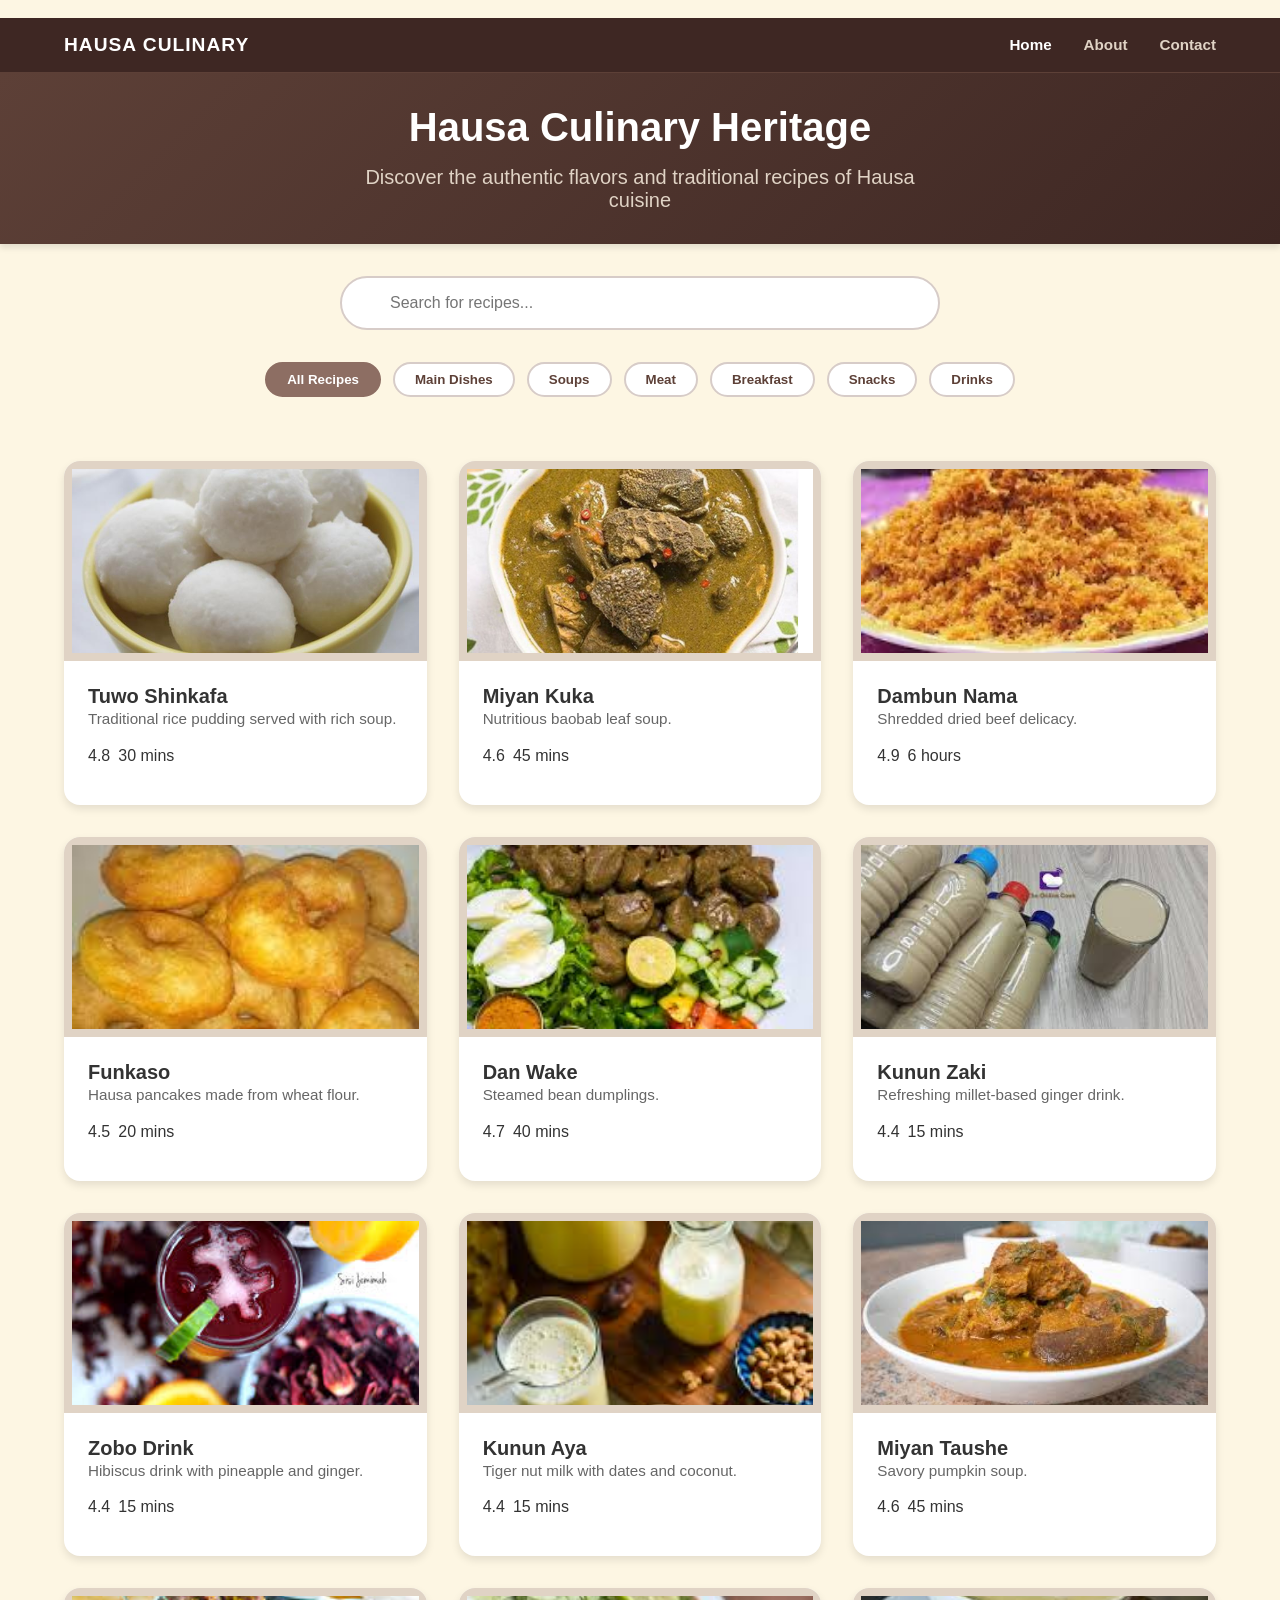
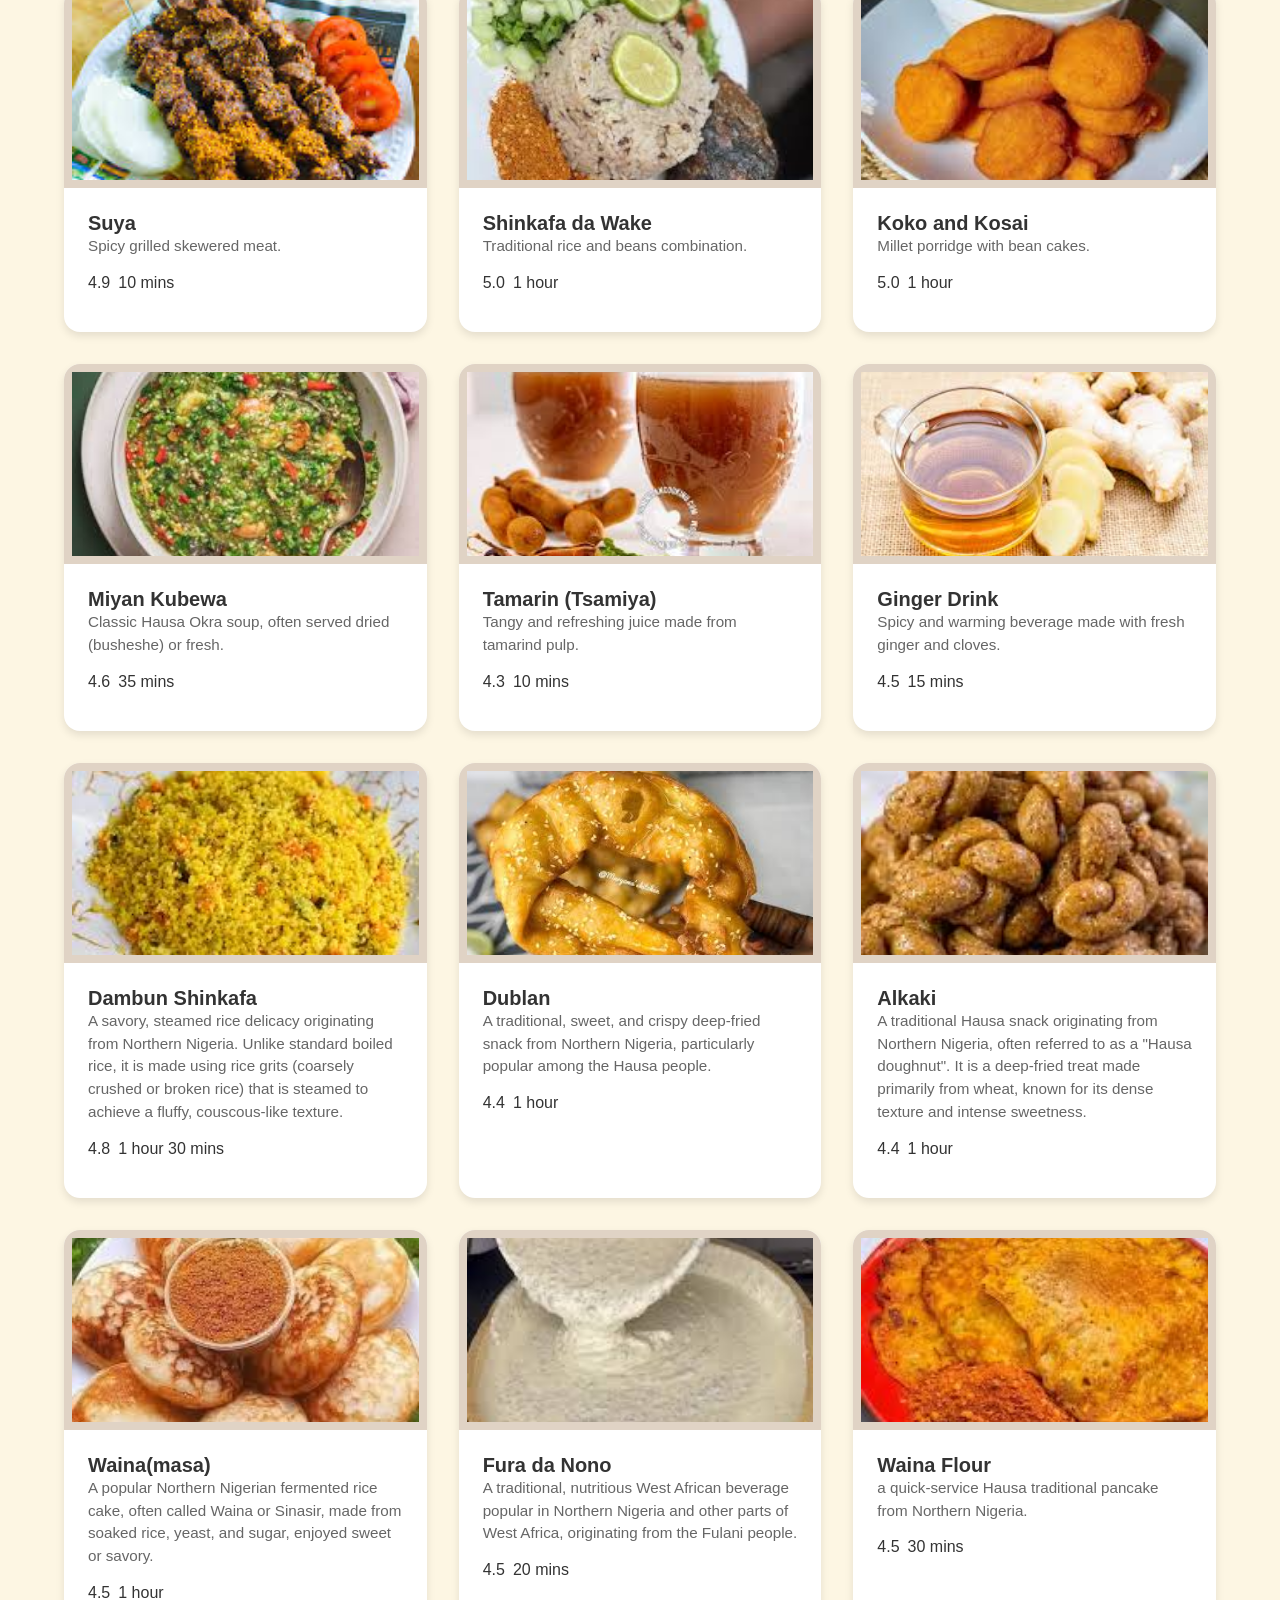
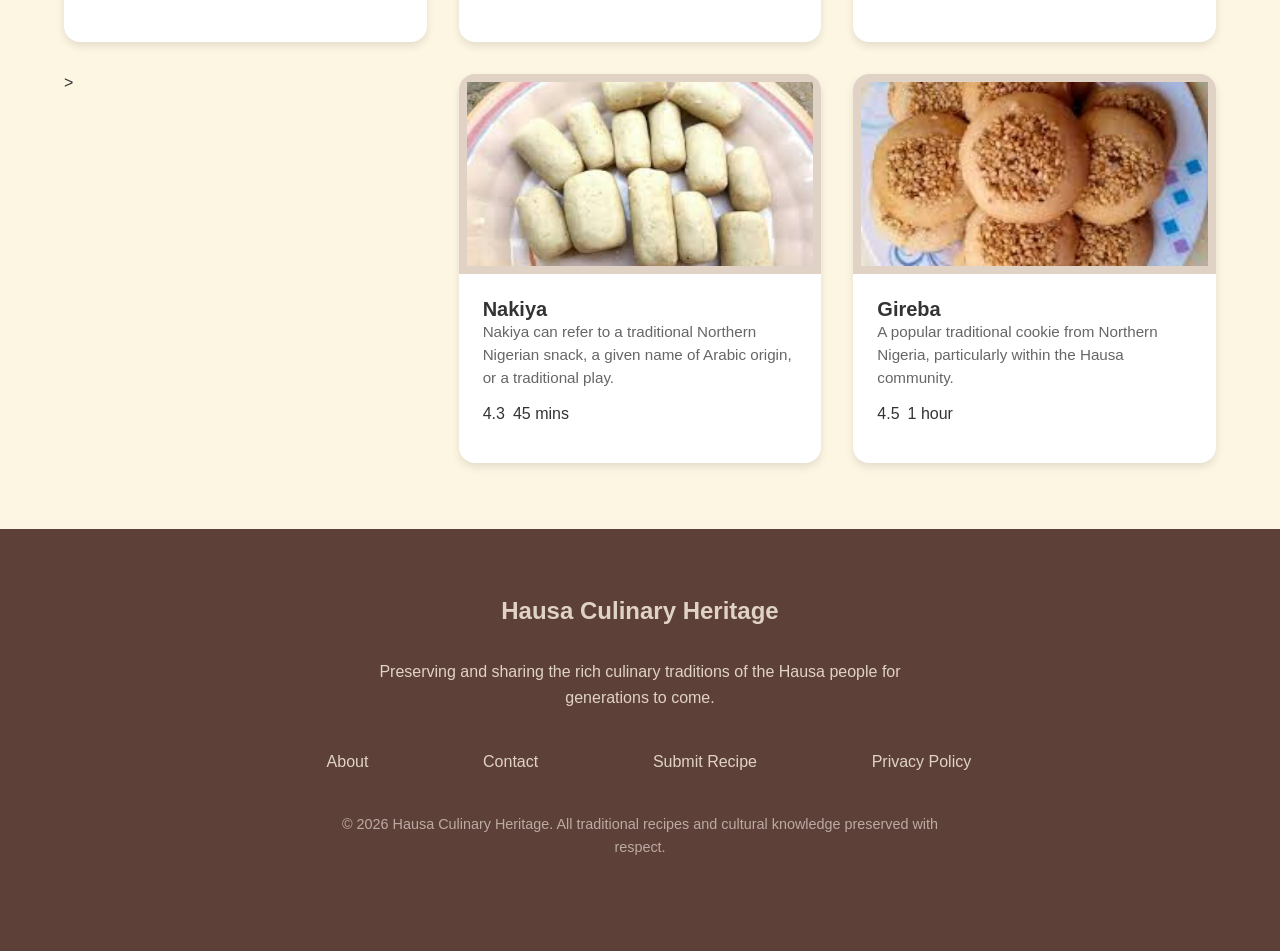
==== index.html @ 931c04d6 "Add files via upload" ====
<!DOCTYPE html>
<html lang="en">
<head>
    <meta charset="UTF-8">
    <meta name="viewport" content="width=device-width, initial-scale=1.0">
    <title>Hausa Culinary Heritage</title>
    <link rel="stylesheet" href="styles.css">
</head>
<body>
<nav class="navbar">
    <div class="nav-container">
        <a href="index.html" class="nav-logo">HAUSA CULINARY</a>
        <ul class="nav-links">
            <li><a href="index.html" class="active">Home</a></li>
            <li><a href="about.html">About</a></li>
            <li><a href="contact.html">Contact</a></li>
        </ul>
    </div>
</nav>

<header class="header">
    <div class="container">
        <h1>Hausa Culinary Heritage</h1>
        <p>Discover the authentic flavors and traditional recipes of Hausa cuisine</p>
    </div>
</header>

<main class="container">
    <section class="search-section">
        <div class="search-box">
            <i class="fas fa-search"></i>
            <input type="text" id="searchInput" placeholder="Search for recipes...">
        </div>
        
        <div class="categories" id="categoriesContainer">
            <button class="category-btn active" data-category="all">All Recipes</button>
            <button class="category-btn" data-category="main">Main Dishes</button>
            <button class="category-btn" data-category="soup">Soups</button>
            <button class="category-btn" data-category="meat">Meat</button>
            <button class="category-btn" data-category="breakfast">Breakfast</button>
            <button class="category-btn" data-category="snack">Snacks</button>
            <button class="category-btn" data-category="drink">Drinks</button>
        </div>
    </section>

    <section class="recipes-container">
        <div class="recipes-grid" id="recipesGrid">
            
            <div class="recipe-card" data-category="main">
                <div class="recipe-image"><img src="Tuwon shinkafa.jpg" alt="Tuwo Shinkafa"></div>
                <div class="recipe-content">
                    <h3 class="recipe-title">Tuwo Shinkafa</h3>
                    <p class="recipe-description">Traditional rice pudding served with rich soup.</p>
                    <div class="recipe-meta"><span>4.8 <i class="fas fa-star"></i></span> <span>30 mins</span></div>
                </div>
            </div>
            
            <div class="recipe-card" data-category="soup">
                <div class="recipe-image"><img src="miyan-kuka.jpg" alt="Miyan Kuka"></div>
                <div class="recipe-content">
                    <h3 class="recipe-title">Miyan Kuka</h3>
                    <p class="recipe-description">Nutritious baobab leaf soup.</p>
                    <div class="recipe-meta"><span>4.6 <i class="fas fa-star"></i></span> <span>45 mins</span></div>
                </div>
            </div>

            <div class="recipe-card" data-category="meat">
                <div class="recipe-image"><img src="dambu.jfif" alt="Dambun Nama"></div>
                <div class="recipe-content">
                    <h3 class="recipe-title">Dambun Nama</h3>
                    <p class="recipe-description">Shredded dried beef delicacy.</p>
                    <div class="recipe-meta"><span>4.9 <i class="fas fa-star"></i></span> <span>6 hours</span></div>
                </div>
            </div>

            <div class="recipe-card" data-category="breakfast">
                <div class="recipe-image"><img src="funkaso.jfif" alt="Funkaso"></div>
                <div class="recipe-content">
                    <h3 class="recipe-title">Funkaso</h3>
                    <p class="recipe-description">Hausa pancakes made from wheat flour.</p>
                    <div class="recipe-meta"><span>4.5 <i class="fas fa-star"></i></span> <span>20 mins</span></div>
                </div>
            </div>

            <div class="recipe-card" data-category="snack">
                <div class="recipe-image"><img src="danwake.jfif" alt="Dan Wake"></div>
                <div class="recipe-content">
                    <h3 class="recipe-title">Dan Wake</h3>
                    <p class="recipe-description">Steamed bean dumplings.</p>
                    <div class="recipe-meta"><span>4.7 <i class="fas fa-star"></i></span> <span>40 mins</span></div>
                </div>
            </div>

            <div class="recipe-card" data-category="drink">
                <div class="recipe-image"><img src="kunun zaki.jfif" alt="Kunun Zaki"></div>
                <div class="recipe-content">
                    <h3 class="recipe-title">Kunun Zaki</h3>
                    <p class="recipe-description">Refreshing millet-based ginger drink.</p>
                    <div class="recipe-meta"><span>4.4 <i class="fas fa-star"></i></span> <span>15 mins</span></div>
                </div>
            </div>

            <div class="recipe-card" data-category="drink">
                <div class="recipe-image"><img src="zobo.jfif" alt="Zobo Drink"></div>
                <div class="recipe-content">
                    <h3 class="recipe-title">Zobo Drink</h3>
                    <p class="recipe-description">Hibiscus drink with pineapple and ginger.</p>
                    <div class="recipe-meta"><span>4.4 <i class="fas fa-star"></i></span> <span>15 mins</span></div>
                </div>
            </div>

            <div class="recipe-card" data-category="drink">
                <div class="recipe-image"><img src="kunun aya.jfif" alt="Kunun Aya"></div>
                <div class="recipe-content">
                    <h3 class="recipe-title">Kunun Aya</h3>
                    <p class="recipe-description">Tiger nut milk with dates and coconut.</p>
                    <div class="recipe-meta"><span>4.4 <i class="fas fa-star"></i></span> <span>15 mins</span></div>
                </div>
            </div>

            <div class="recipe-card" data-category="soup">
                <div class="recipe-image"><img src="miyan taushe.jfif" alt="Miyan Taushe"></div>
                <div class="recipe-content">
                    <h3 class="recipe-title">Miyan Taushe</h3>
                    <p class="recipe-description">Savory pumpkin soup.</p>
                    <div class="recipe-meta"><span>4.6 <i class="fas fa-star"></i></span> <span>45 mins</span></div>
                </div>
            </div>

            <div class="recipe-card" data-category="meat">
                <div class="recipe-image"><img src="suya.jfif" alt="Suya"></div>
                <div class="recipe-content">
                    <h3 class="recipe-title">Suya</h3>
                    <p class="recipe-description">Spicy grilled skewered meat.</p>
                    <div class="recipe-meta"><span>4.9 <i class="fas fa-star"></i></span> <span>10 mins</span></div>
                </div>
            </div>

            <div class="recipe-card" data-category="main">
                <div class="recipe-image"><img src="shinkafa da wake.jfif" alt="Shinkafa da Wake"></div>
                <div class="recipe-content">
                    <h3 class="recipe-title">Shinkafa da Wake</h3>
                    <p class="recipe-description">Traditional rice and beans combination.</p>
                    <div class="recipe-meta"><span>5.0 <i class="fas fa-star"></i></span> <span>1 hour</span></div>
                </div>
            </div>

            <div class="recipe-card" data-category="breakfast">
                <div class="recipe-image"><img src="koko&kosai.jfif" alt="Koko and Kosai"></div>
                <div class="recipe-content">
                    <h3 class="recipe-title">Koko and Kosai</h3>
                    <p class="recipe-description">Millet porridge with bean cakes.</p>
                    <div class="recipe-meta"><span>5.0 <i class="fas fa-star"></i></span> <span>1 hour</span></div>
                </div>
            </div>
            <div class="recipe-card" data-category="soup">
                <div class="recipe-image"><img src="kubewa.jfif" alt="Miyan Kubewa"></div>
                <div class="recipe-content">
                    <h3 class="recipe-title">Miyan Kubewa</h3>
                    <p class="recipe-description">Classic Hausa Okra soup, often served dried (busheshe) or fresh.</p>
                    <div class="recipe-meta"><span>4.6 <i class="fas fa-star"></i></span> <span>35 mins</span></div>
                </div>
            </div>

            <div class="recipe-card" data-category="drink">
                <div class="recipe-image"><img src="tamarin.jfif" alt="Tamarin Drink"></div>
                <div class="recipe-content">
                    <h3 class="recipe-title">Tamarin (Tsamiya)</h3>
                    <p class="recipe-description">Tangy and refreshing juice made from tamarind pulp.</p>
                    <div class="recipe-meta"><span>4.3 <i class="fas fa-star"></i></span> <span>10 mins</span></div>
                </div>
            </div>

            <div class="recipe-card" data-category="drink">
                <div class="recipe-image"><img src="ginger.jfif" alt="Ginger Drink"></div>
                <div class="recipe-content">
                    <h3 class="recipe-title">Ginger Drink</h3>
                    <p class="recipe-description">Spicy and warming beverage made with fresh ginger and cloves.</p>
                    <div class="recipe-meta"><span>4.5 <i class="fas fa-star"></i></span> <span>15 mins</span></div>
                </div>
            </div>
            
            <div class="recipe-card" data-category="main">
                <div class="recipe-image"><img src="dambu rice.jfif" alt="Dambun Shinkafa"></div>
                <div class="recipe-content">
                    <h3 class="recipe-title">Dambun Shinkafa</h3>
                    <p class="recipe-description">A savory, steamed rice delicacy originating from Northern Nigeria. Unlike standard boiled rice, it is made using rice grits (coarsely crushed or broken rice) that is steamed to achieve a fluffy, couscous-like texture. 
</p>
                    <div class="recipe-meta"><span>4.8<i class="fas fa-star"></i></span> <span>1 hour 30 mins</span></div>
                </div>
            </div>
            <div class="recipe-card" data-category="snack">
                <div class="recipe-image"><img src="dublan.jfif" alt="dublan"></div>
                <div class="recipe-content">
                    <h3 class="recipe-title">Dublan</h3>
                    <p class="recipe-description">A traditional, sweet, and crispy deep-fried snack from Northern Nigeria, particularly popular among the Hausa people.</p>
                    <div class="recipe-meta"><span>4.4 <i class="fas fa-star"></i></span> <span>1 hour</span></div>
                </div>
            </div><div class="recipe-card" data-category="snack">
                <div class="recipe-image"><img src="alkaki.jfif" alt="Alkaki"></div>
                <div class="recipe-content">
                    <h3 class="recipe-title">Alkaki</h3>
                    <p class="recipe-description">A traditional Hausa snack originating from Northern Nigeria, often referred to as a "Hausa doughnut". It is a deep-fried treat made primarily from wheat, known for its dense texture and intense sweetness. </p>
                    <div class="recipe-meta"><span>4.4 <i class="fas fa-star"></i></span> <span>1 hour</span></div>
                </div>
            </div><div class="recipe-card" data-category="breakfast">
                <div class="recipe-image"><img src="masa.jfif" alt="Waina(masa)"></div>
                <div class="recipe-content">
                    <h3 class="recipe-title">Waina(masa)</h3>
                    <p class="recipe-description">A popular Northern Nigerian fermented rice cake, often called Waina or Sinasir, made from soaked rice, yeast, and sugar, enjoyed sweet or savory.</p>
                    <div class="recipe-meta"><span>4.5 <i class="fas fa-star"></i></span> <span>1 hour</span></div>
                </div>
            </div>
            <div class="recipe-card" data-category="drink">
                <div class="recipe-image"><img src="fura.jfif" alt="Fura da Nono"></div>
                <div class="recipe-content">
                    <h3 class="recipe-title">Fura da Nono</h3>
                    <p class="recipe-description">A traditional, nutritious West African beverage popular in Northern Nigeria and other parts of West Africa, originating from the Fulani people.</p>
                    <div class="recipe-meta"><span>4.5 <i class="fas fa-star"></i></span> <span>20 mins</span></div>
                </div>
            </div><div class="recipe-card" data-category="breakfast">
                <div class="recipe-image"><img src="waina.jfif" alt="Waina Flour"></div>
                <div class="recipe-content">
                    <h3 class="recipe-title">Waina Flour</h3>
                    <p class="recipe-description">a quick-service Hausa traditional pancake from Northern Nigeria.</p>
                    <div class="recipe-meta"><span>4.5 <i class="fas fa-star"></i></span> <span>30 mins</span></div>
                </div>
            </div>
            ><div class="recipe-card" data-category="snack">
                <div class="recipe-image"><img src="nakiya.jfif" alt="Nakiya"></div>
                <div class="recipe-content">
                    <h3 class="recipe-title">Nakiya</h3>
                    <p class="recipe-description">Nakiya can refer to a traditional Northern Nigerian snack, a given name of Arabic origin, or a traditional play.</p>
                    <div class="recipe-meta"><span>4.3 <i class="fas fa-star"></i></span> <span>45 mins</span></div>
                </div>
            </div>
            <div class="recipe-card" data-category="snack">
                <div class="recipe-image"><img src="gireba.jfif" alt="Gireba"></div>
                <div class="recipe-content">
                    <h3 class="recipe-title">Gireba</h3>
                    <p class="recipe-description">A popular traditional cookie from Northern Nigeria, particularly within the Hausa community.</p>
                    <div class="recipe-meta"><span>4.5 <i class="fas fa-star"></i></span> <span>1 hour</span></div>
                </div>
            </div>
        </div>
    </section>
</main>
    <footer class="footer">
        <div class="container">
            <h3>Hausa Culinary Heritage</h3>
            <p>Preserving and sharing the rich culinary traditions of the Hausa people for generations to come.</p>
            <div class="footer-links">
                <a href="about.html">About</a>
                <a href="contact.html">Contact</a>
                <a href="#">Submit Recipe</a>
                <a href="#">Privacy Policy</a>
            </div>
            <p class="copyright">&copy; 2026 Hausa Culinary Heritage. All traditional recipes and cultural knowledge preserved with respect.</p>
        </div>
    </footer>

<script src="script.js"></script>
</body>
</html>
---- styles.css ----
* {
            margin: 0;
            padding: 0;
            box-sizing: border-box;
            font-family: 'Segoe UI', Tahoma, Geneva, Verdana, sans-serif;
        }

        body {
            background-color: #fdf6e3;
            color: #333;
            min-height: 100vh;
        }

        .header {
            background: linear-gradient(135deg, #5d4037, #3e2723);
            color: white;
            padding: 2rem 0;
            text-align: center;
            box-shadow: 0 4px 6px rgba(0, 0, 0, 0.1);
        }

        .header h1 {
            font-size: 2.5rem;
            margin-bottom: 1rem;
            font-weight: 700;
        }

        .header p {
            font-size: 1.25rem;
            color: #e0d3c5;
            max-width: 600px;
            margin: 0 auto;
        }

        .container {
            max-width: 1200px;
            margin: 0 auto;
            padding: 0 1.5rem;
        }

        .search-section {
            padding: 2rem 0;
            text-align: center;
        }

        .search-box {
            position: relative;
            max-width: 600px;
            margin: 0 auto 2rem;
        }

        .search-box input {
            width: 100%;
            padding: 1rem 1rem 1rem 3rem;
            border: 2px solid #d7ccc8;
            border-radius: 50px;
            font-size: 1rem;
            outline: none;
            transition: all 0.3s ease;
        }

        .search-box input:focus {
            border-color: #8d6e63;
            box-shadow: 0 0 0 3px rgba(141, 110, 99, 0.2);
        }

        .search-box i {
            position: absolute;
            left: 1.25rem;
            top: 50%;
            transform: translateY(-50%);
            color: #8d6e63;
            font-size: 1.2rem;
        }

        .categories {
            display: flex;
            flex-wrap: wrap;
            justify-content: center;
            gap: 0.75rem;
            margin-bottom: 2rem;
        }

        .category-btn {
            display: flex;
            align-items: center;
            gap: 0.5rem;
            padding: 0.5rem 1.25rem;
            background: white;
            border: 2px solid #d7ccc8;
            border-radius: 50px;
            cursor: pointer;
            transition: all 0.3s ease;
            font-weight: 600;
            color: #5d4037;
        }

        .category-btn:hover {
            background: #f5f5f5;
            border-color: #8d6e63;
        }

        .category-btn.active {
            background: #8d6e63;
            color: white;
            border-color: #8d6e63;
        }

        .recipes-grid {
            display: grid;
            grid-template-columns: repeat(auto-fill, minmax(300px, 1fr));
            gap: 2rem;
            margin-bottom: 3rem;
        }

        .recipe-card {
            background: white;
            border-radius: 16px;
            overflow: hidden;
            box-shadow: 0 4px 8px rgba(0, 0, 0, 0.1);
            transition: transform 0.3s ease, box-shadow 0.3s ease;
        }

        .recipe-card:hover {
            transform: translateY(-5px);
            box-shadow: 0 8px 25px rgba(0, 0, 0, 0.15);
        }

        .recipe-image {
            width: 100%;
            height: 180px;
            background-color: #e0d3c5;
            display: flex;
            align-items: center;
            justify-content: center;
            color: #5d4037;
            font-weight: bold;
            font-size: 1.1rem;
            text-align: center;
            padding: 0.5rem;
        }

        .recipe-content {
            padding: 1.5rem;
        }

        .recipe-header {
            display: flex;
            justify-content: space-between;
            align-items: start;
            margin-bottom: 1rem;
        }

        .recipe-title {
            font-size: 1.25rem;
            font-weight: 700;
            color: #333;
            margin: 0;
        }

        .recipe-rating {
            display: flex;
            align-items: center;
            gap: 0.25rem;
            background: #f5f5dc;
            padding: 0.25rem 0.5rem;
            border-radius: 20px;
            font-weight: 600;
            color: #8d6e63;
        }

        .recipe-description {
            color: #666;
            margin-bottom: 1rem;
            line-height: 1.5;
            font-size: 0.95rem;
        }

        .recipe-meta {
            display: flex;
            flex-wrap: wrap;
            gap: 0.5rem;
            margin-bottom: 1rem;
        }

        .meta-item {
            display: flex;
            align-items: center;
            gap: 0.25rem;
            background: #f5f5dc;
            padding: 0.25rem 0.75rem;
            border-radius: 20px;
            font-size: 0.85rem;
            color: #5d4037;
        }

        .recipe-region {
            display: flex;
            align-items: center;
            gap: 0.25rem;
            font-size: 0.85rem;
            color: #8d6e63;
            margin-bottom: 1rem;
        }

        .view-recipe-btn {
            width: 100%;
            padding: 0.75rem;
            background: #8d6e63;
            color: white;
            border: none;
            border-radius: 8px;
            font-weight: 600;
            cursor: pointer;
            transition: background 0.3s ease;
            text-decoration: none;
            display: block;
            text-align: center;
        }

        .view-recipe-btn:hover {
            background: #7d5e53;
        }

        .no-results {
            text-align: center;
            padding: 3rem 0;
        }

        .no-results i {
            font-size: 4rem;
            color: #8d6e63;
            margin-bottom: 1.5rem;
        }

        .no-results h3 {
            font-size: 1.5rem;
            margin-bottom: 0.5rem;
            color: #5d4037;
        }

        .no-results p {
            color: #8d6e63;
        }

        .footer {
            background: #5d4037;
            color: #e0d3c5;
            padding: 2rem 0;
            text-align: center;
        }

        .footer h3 {
            font-size: 1.5rem;
            margin-bottom: 1rem;
            font-weight: 700;
        }

        .footer p {
            max-width: 600px;
            margin: 0 auto 1.5rem;
            line-height: 1.6;
        }

        .footer-links {
            display: flex;
            justify-content: center;
            gap: 1.5rem;
            margin-bottom: 1.5rem;
            flex-wrap: wrap;
        }

        .footer-links a {
            color: #e0d3c5;
            text-decoration: none;
            transition: color 0.3s ease;
        }

        .footer-links a:hover {
            color: white;
        }

        .copyright {
            font-size: 0.9rem;
            color: #bcaaa4;
        }

        @media (max-width: 768px) {
            .header h1 {
                font-size: 2rem;
            }
            
            .header p {
                font-size: 1rem;
            }
            
            .categories {
                gap: 0.5rem;
            }
            
            .category-btn {
                padding: 0.4rem 1rem;
                font-size: 0.9rem;
            }
            
            .recipes-grid {
                grid-template-columns: 1fr;
                gap: 1.5rem;
            }
        }
        /* Navigation Styles */
.navbar {
    background: #3e2723;
    padding: 1rem 0;
    position: sticky;
    top: 0;
    z-index: 1000;
    border-bottom: 1px solid #5d4037;
}

.nav-container {
    display: flex;
    justify-content: space-between;
    align-items: center;
    max-width: 1200px;
    margin: 0 auto;
    padding: 0 1.5rem;
}

.nav-logo {
    color: white;
    text-decoration: none;
    font-weight: 700;
    font-size: 1.2rem;
    letter-spacing: 1px;
}

.nav-links {
    display: flex;
    gap: 2rem;
    list-style: none;
}

.nav-links a {
    color: #e0d3c5;
    text-decoration: none;
    font-weight: 600;
    font-size: 0.95rem;
    transition: color 0.3s ease;
}

.nav-links a:hover, .nav-links a.active {
    color: white;
}

/* Mobile Nav Toggle (Hidden by default) */
.nav-toggle {
    display: none;
    color: white;
    font-size: 1.5rem;
    cursor: pointer;
}

@media (max-width: 768px) {
    .nav-links {
        display: none; /* You can add JS later to toggle this */
    }
    .nav-toggle {
        display: block;
    }
}
        .contact-form-container {
            max-width: 700px;
            margin: 4rem auto;
            background: white;
            padding: 3rem;
            border-radius: 16px;
            box-shadow: 0 4px 15px rgba(0,0,0,0.05);
        }
        .form-group {
            margin-bottom: 1.5rem;
        }
        .form-group label {
            display: block;
            margin-bottom: 0.5rem;
            color: #5d4037;
            font-weight: 600;
        }
        .form-group input, .form-group textarea {
            width: 100%;
            padding: 0.8rem;
            border: 2px solid #d7ccc8;
            border-radius: 8px;
            outline: none;
        }
        .form-group input:focus, .form-group textarea:focus {
            border-color: #8d6e63;
        }
        .submit-btn {
            background: #8d6e63;
            color: white;
            border: none;
            padding: 1rem 2rem;
            border-radius: 50px;
            cursor: pointer;
            font-weight: bold;
            width: 100%;
        }

        .about-content {
            padding: 4rem 0;
            line-height: 1.8;
        }
        .about-grid {
            display: grid;
            grid-template-columns: 1fr 1fr;
            gap: 3rem;
            align-items: center;
        }
        .about-text h2 {
            color: #5d4037;
            margin-bottom: 1.5rem;
            font-size: 2rem;
        }
        .about-image-placeholder {
            background-color: #e0d3c5;
            height: 400px;
            border-radius: 16px;
            display: flex;
            align-items: center;
            justify-content: center;
            color: #5d4037;
            font-weight: bold;
        }
        @media (max-width: 768px) {
            .about-grid { grid-template-columns: 1fr; }
        }

        /* Container for the image */
.recipe-image {
    width: 100%;
    height: 200px;    /* This limits the height of the image area */
    overflow: hidden; /* This hides any part of the image that is too big */
    border-radius: 8px 8px 0 0; /* Rounds the top corners to match the card */
}

/* The actual img tag */
.recipe-image img {
    width: 100%;      /* Makes the image fill the width of the card */
    height: 100%;     /* Makes the image fill the 200px height */
    object-fit: cover; /* IMPORTANT: This crops the image to fit without stretching it */
    display: block;
}

/* Optional: Add a nice hover effect */
.recipe-card:hover .recipe-image img {
    transform: scale(1.05);
    transition: transform 0.3s ease;
}
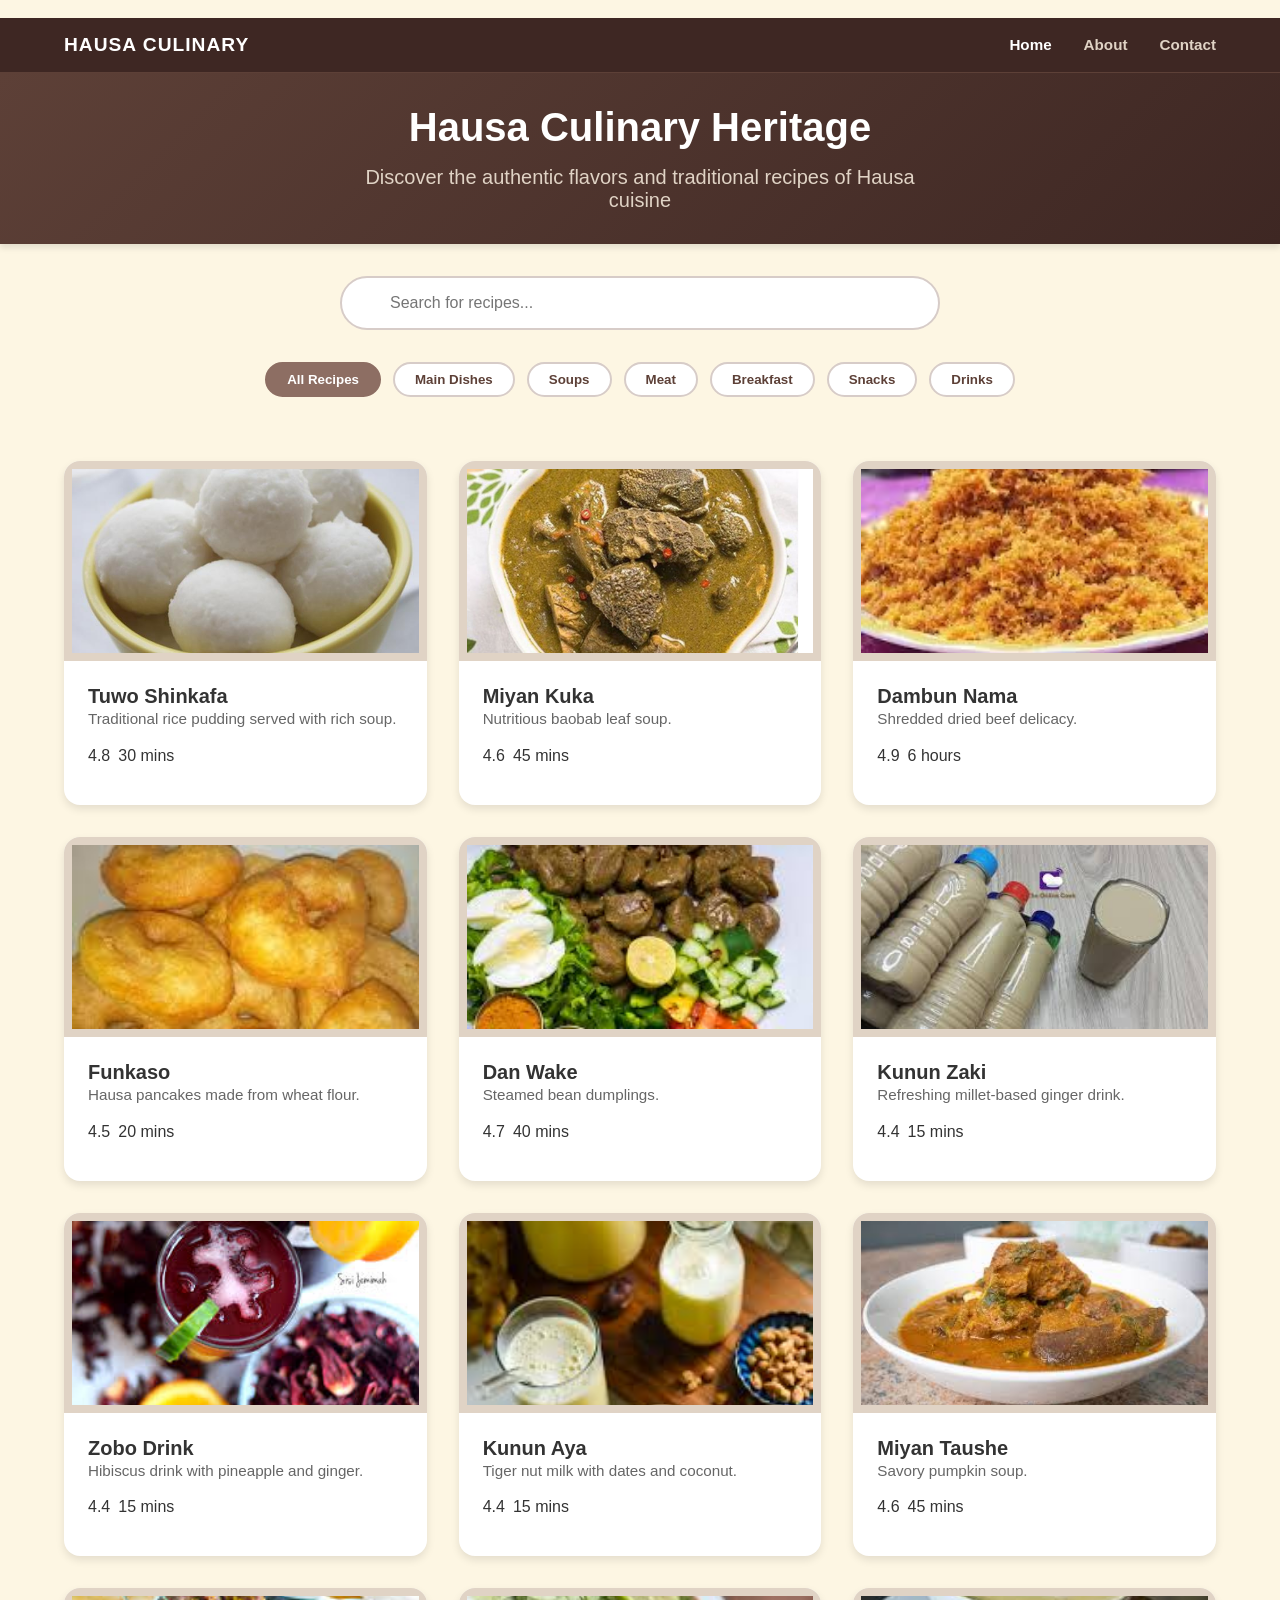
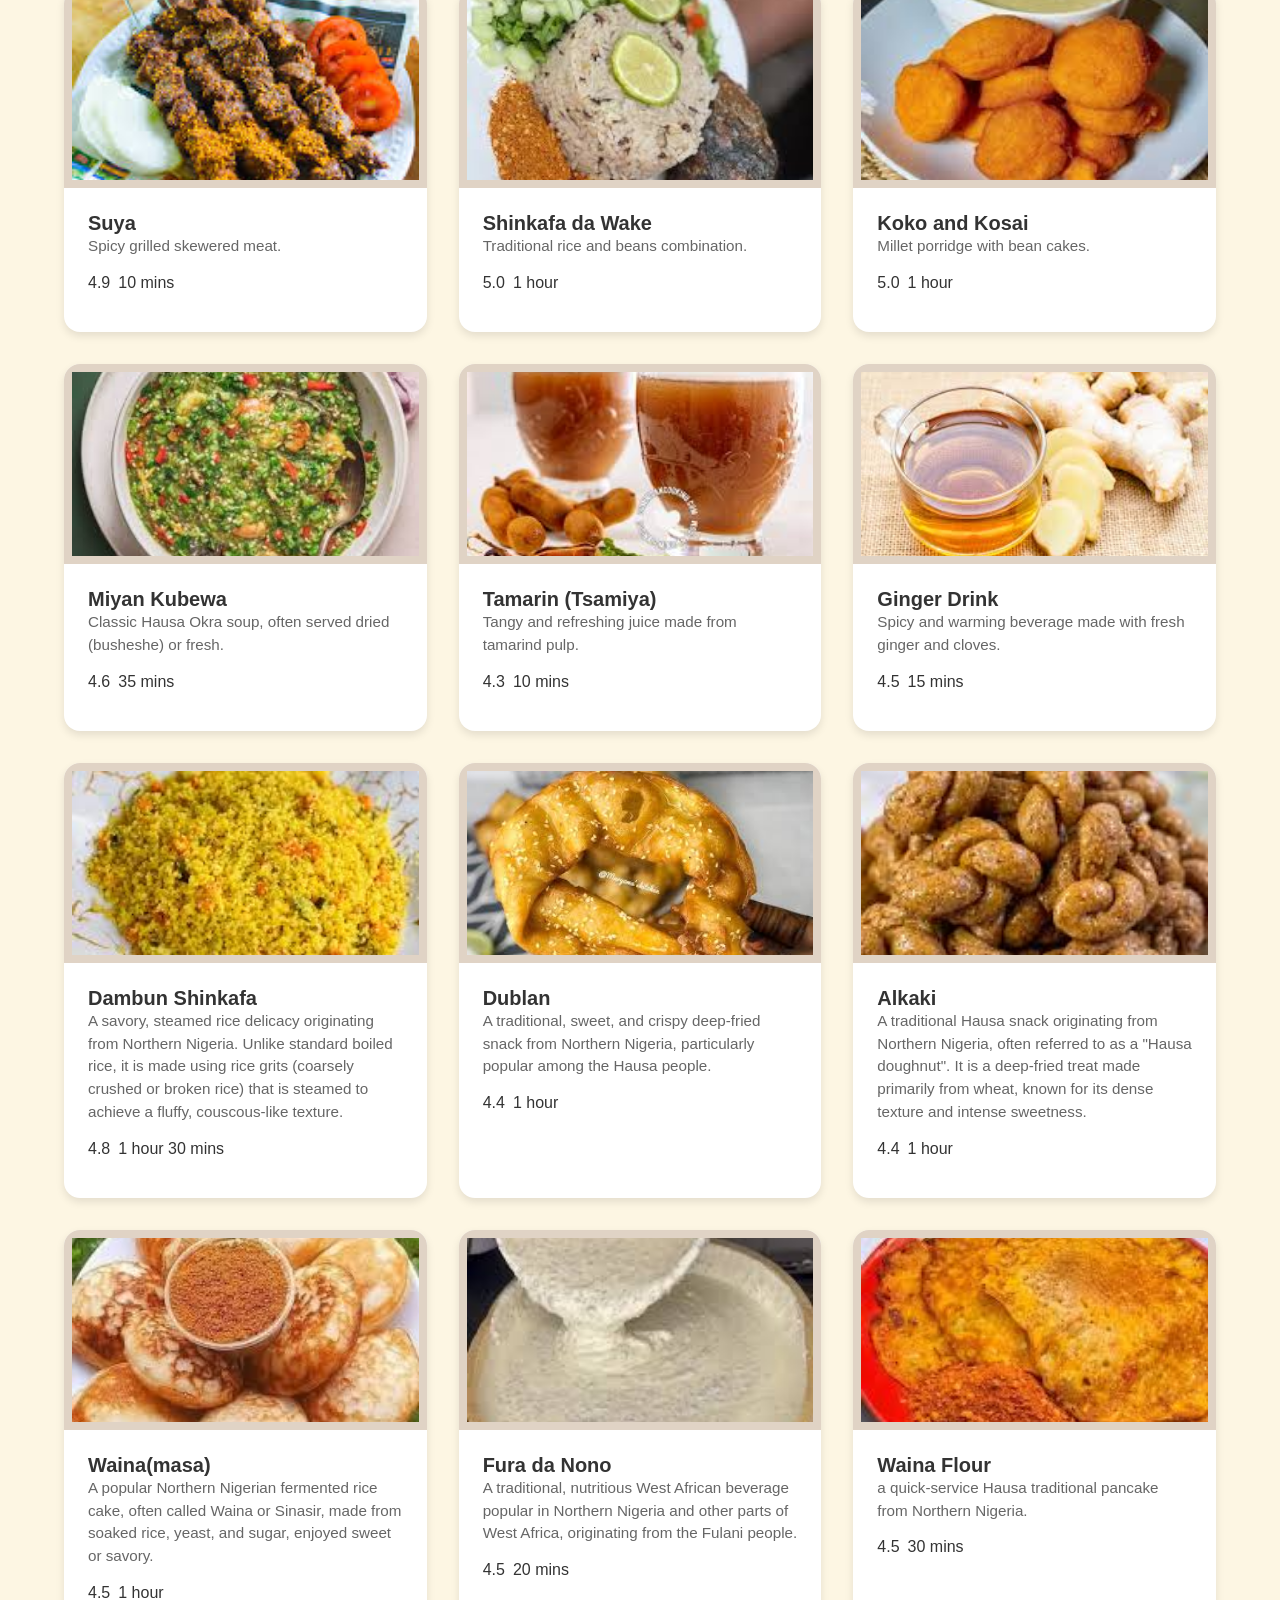
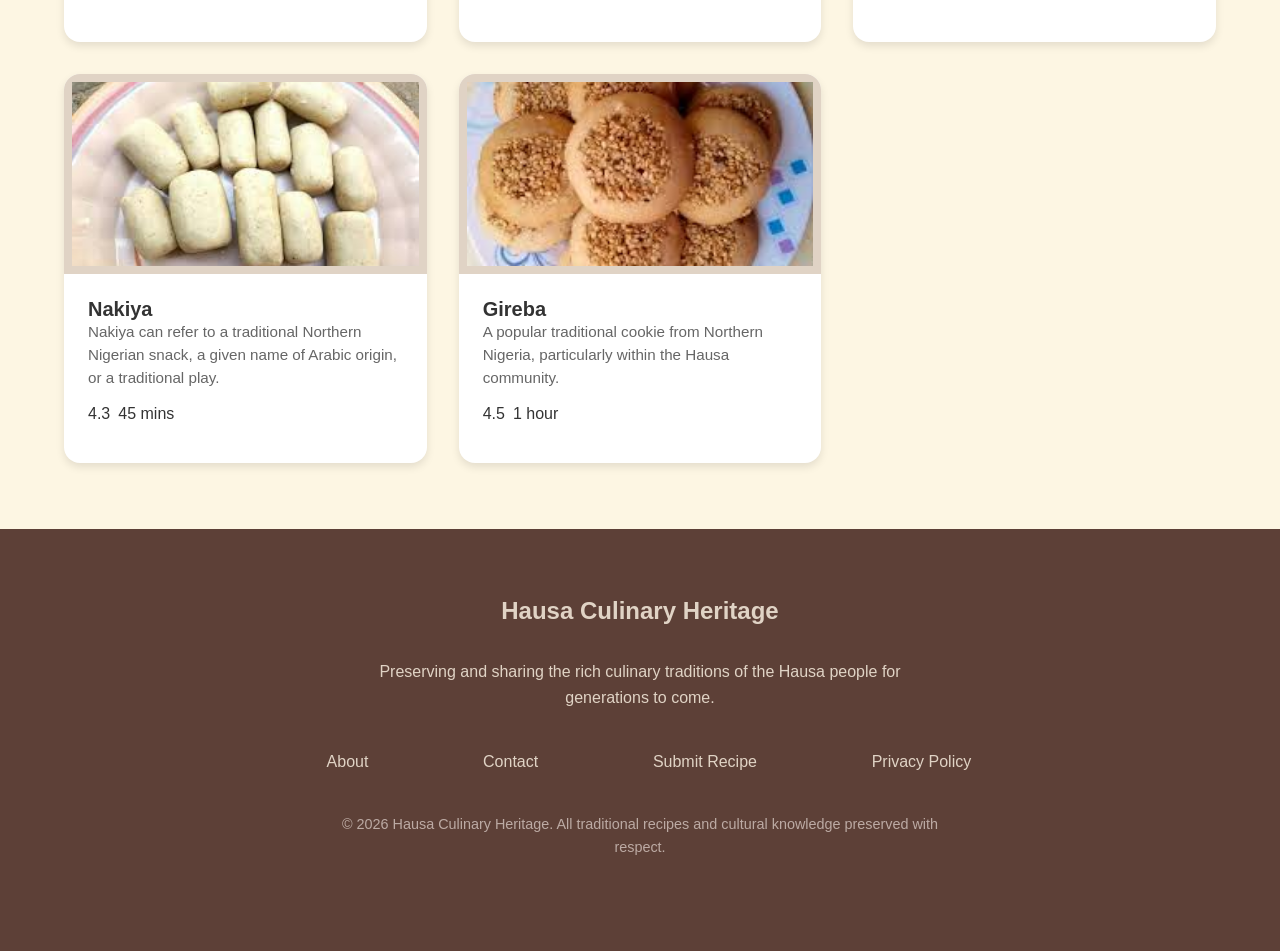
==== commit 1cc1ad0d: "Update fmt.Println message from 'Hello' to 'Goodbye'" ====
--- a/index.html
+++ b/index.html
@@ -226,7 +226,7 @@
                     <div class="recipe-meta"><span>4.5 <i class="fas fa-star"></i></span> <span>30 mins</span></div>
                 </div>
             </div>
-            ><div class="recipe-card" data-category="snack">
+            <div class="recipe-card" data-category="snack">
                 <div class="recipe-image"><img src="nakiya.jfif" alt="Nakiya"></div>
                 <div class="recipe-content">
                     <h3 class="recipe-title">Nakiya</h3>
@@ -261,4 +261,5 @@
 
 <script src="script.js"></script>
 </body>
-</html>+
+</html>
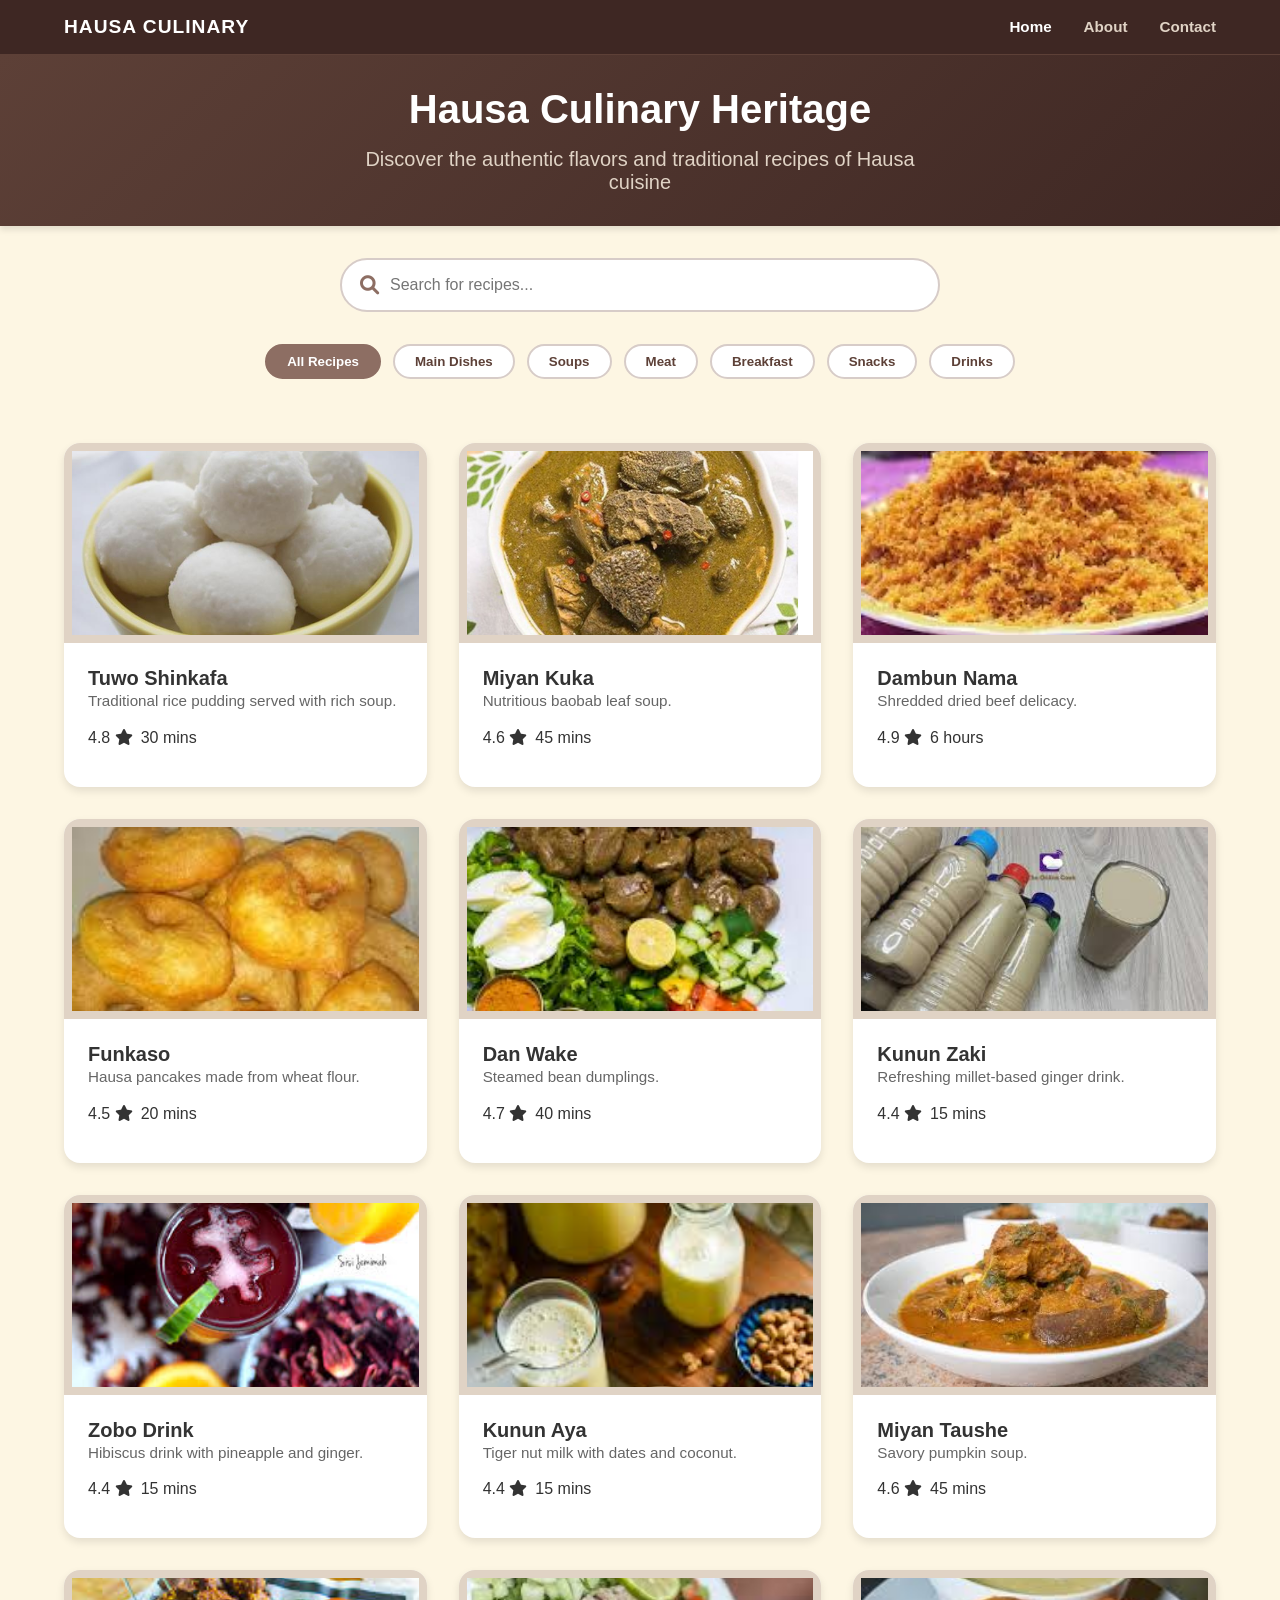
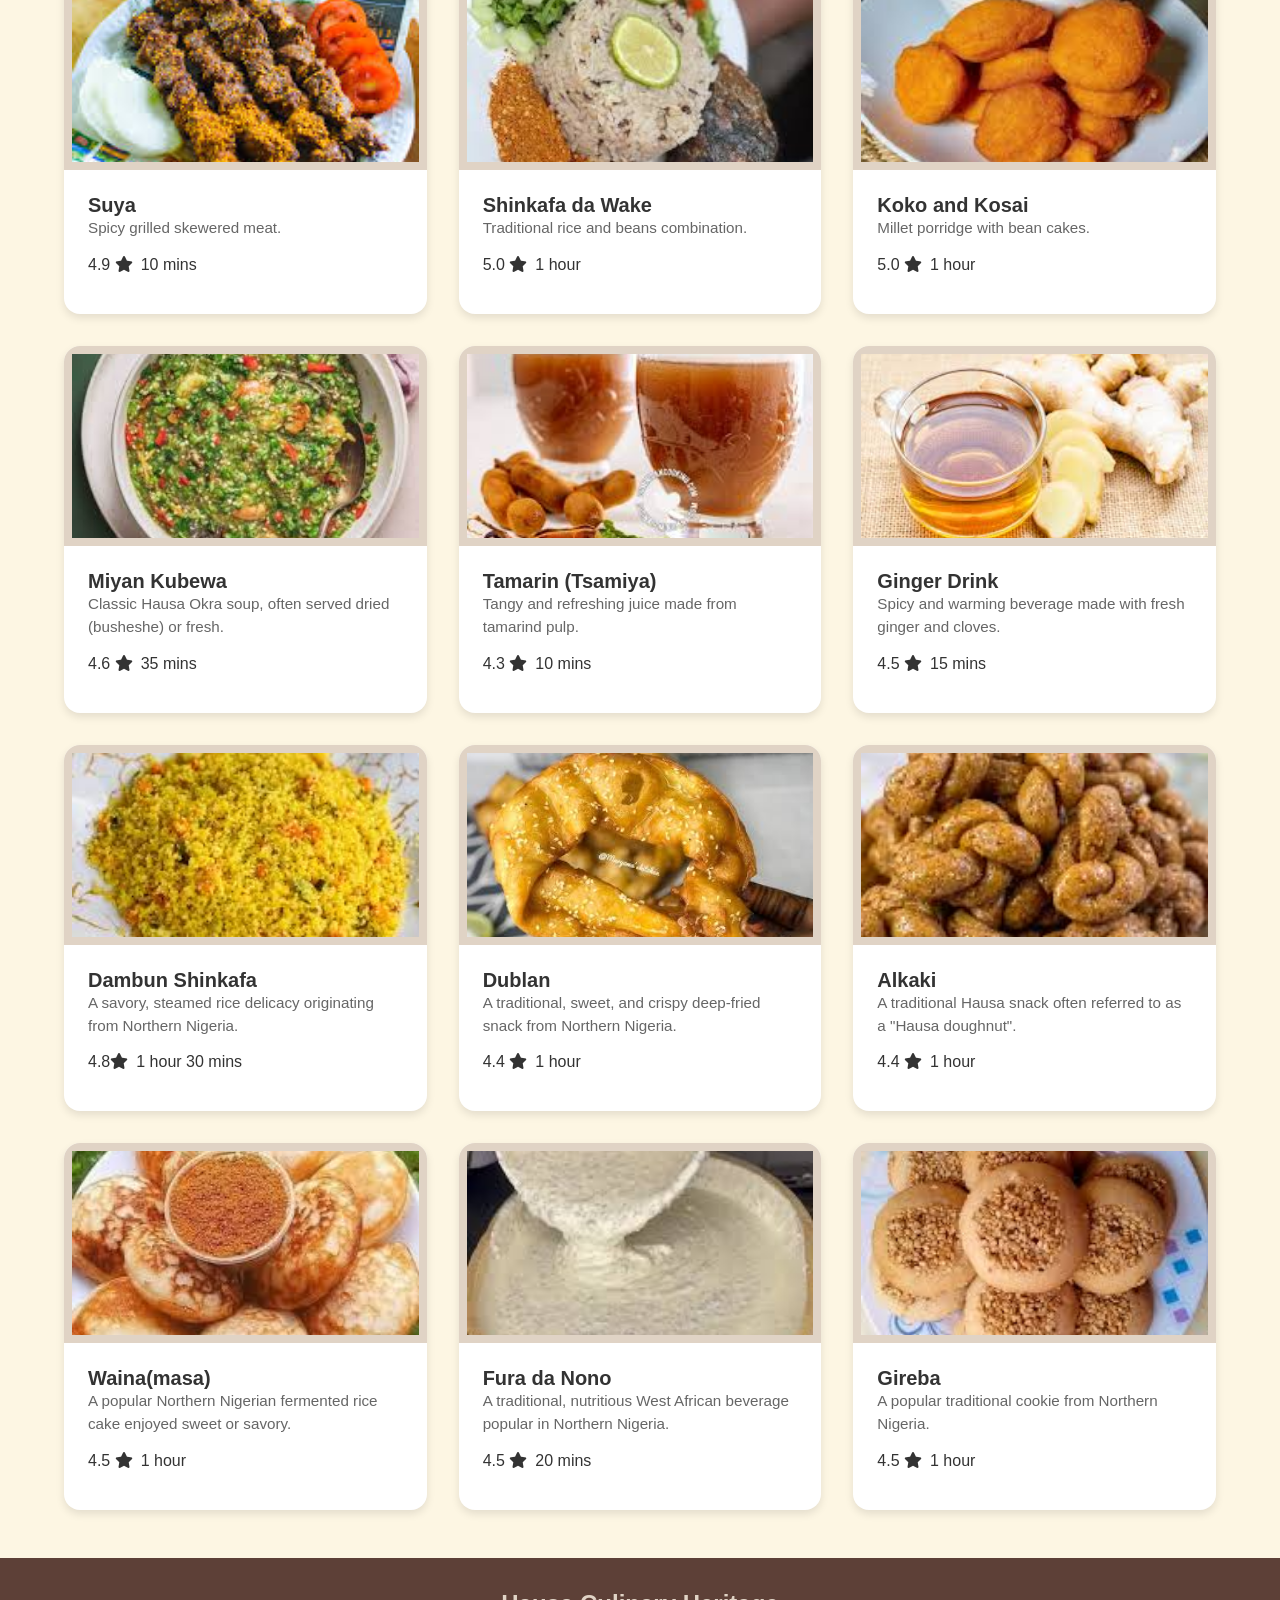
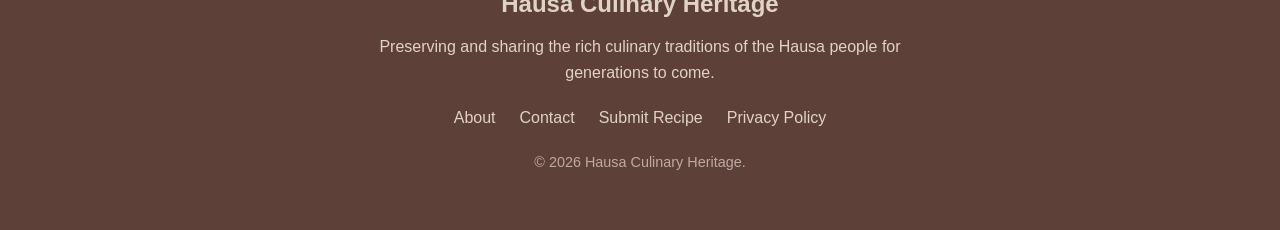
==== commit e778cac7: "Update print statement from 'Hello' to 'Goodbye'" ====
--- a/index.html
+++ b/index.html
@@ -1,10 +1,19 @@
 <!DOCTYPE html>
 <html lang="en">
 <head>
-    <meta charset="UTF-8">
-    <meta name="viewport" content="width=device-width, initial-scale=1.0">
-    <title>Hausa Culinary Heritage</title>
-    <link rel="stylesheet" href="styles.css">
+    <meta charset="UTF-8">
+    <meta name="viewport" content="width=device-width, initial-scale=1.0">
+    <title>Hausa Culinary Heritage</title>
+    <link rel="stylesheet" href="styles.css">
+    <link rel="stylesheet" href="https://cdnjs.cloudflare.com/ajax/libs/font-awesome/6.0.0/css/all.min.css">
+    <style>
+        /* CSS to ensure links don't change card appearance */
+        .recipe-link {
+            text-decoration: none;
+            color: inherit;
+            display: block;
+        }
+    </style>
 </head>
 <body>
 <nav class="navbar">
@@ -46,220 +55,255 @@
     <section class="recipes-container">
         <div class="recipes-grid" id="recipesGrid">
             
-            <div class="recipe-card" data-category="main">
-                <div class="recipe-image"><img src="Tuwon shinkafa.jpg" alt="Tuwo Shinkafa"></div>
-                <div class="recipe-content">
-                    <h3 class="recipe-title">Tuwo Shinkafa</h3>
-                    <p class="recipe-description">Traditional rice pudding served with rich soup.</p>
-                    <div class="recipe-meta"><span>4.8 <i class="fas fa-star"></i></span> <span>30 mins</span></div>
-                </div>
-            </div>
+            <a href="tuwo.html" class="recipe-link">
+                <div class="recipe-card" data-category="main">
+                    <div class="recipe-image"><img src="Tuwon shinkafa.jpg" alt="Tuwo Shinkafa"></div>
+                    <div class="recipe-content">
+                        <h3 class="recipe-title">Tuwo Shinkafa</h3>
+                        <p class="recipe-description">Traditional rice pudding served with rich soup.</p>
+                        <div class="recipe-meta"><span>4.8 <i class="fas fa-star"></i></span> <span>30 mins</span></div>
+                    </div>
+                </div>
+            </a>
             
-            <div class="recipe-card" data-category="soup">
-                <div class="recipe-image"><img src="miyan-kuka.jpg" alt="Miyan Kuka"></div>
-                <div class="recipe-content">
-                    <h3 class="recipe-title">Miyan Kuka</h3>
-                    <p class="recipe-description">Nutritious baobab leaf soup.</p>
-                    <div class="recipe-meta"><span>4.6 <i class="fas fa-star"></i></span> <span>45 mins</span></div>
-                </div>
-            </div>
-
-            <div class="recipe-card" data-category="meat">
-                <div class="recipe-image"><img src="dambu.jfif" alt="Dambun Nama"></div>
-                <div class="recipe-content">
-                    <h3 class="recipe-title">Dambun Nama</h3>
-                    <p class="recipe-description">Shredded dried beef delicacy.</p>
-                    <div class="recipe-meta"><span>4.9 <i class="fas fa-star"></i></span> <span>6 hours</span></div>
-                </div>
-            </div>
-
-            <div class="recipe-card" data-category="breakfast">
-                <div class="recipe-image"><img src="funkaso.jfif" alt="Funkaso"></div>
-                <div class="recipe-content">
-                    <h3 class="recipe-title">Funkaso</h3>
-                    <p class="recipe-description">Hausa pancakes made from wheat flour.</p>
-                    <div class="recipe-meta"><span>4.5 <i class="fas fa-star"></i></span> <span>20 mins</span></div>
-                </div>
-            </div>
-
-            <div class="recipe-card" data-category="snack">
-                <div class="recipe-image"><img src="danwake.jfif" alt="Dan Wake"></div>
-                <div class="recipe-content">
-                    <h3 class="recipe-title">Dan Wake</h3>
-                    <p class="recipe-description">Steamed bean dumplings.</p>
-                    <div class="recipe-meta"><span>4.7 <i class="fas fa-star"></i></span> <span>40 mins</span></div>
-                </div>
-            </div>
-
-            <div class="recipe-card" data-category="drink">
-                <div class="recipe-image"><img src="kunun zaki.jfif" alt="Kunun Zaki"></div>
-                <div class="recipe-content">
-                    <h3 class="recipe-title">Kunun Zaki</h3>
-                    <p class="recipe-description">Refreshing millet-based ginger drink.</p>
-                    <div class="recipe-meta"><span>4.4 <i class="fas fa-star"></i></span> <span>15 mins</span></div>
-                </div>
-            </div>
-
-            <div class="recipe-card" data-category="drink">
-                <div class="recipe-image"><img src="zobo.jfif" alt="Zobo Drink"></div>
-                <div class="recipe-content">
-                    <h3 class="recipe-title">Zobo Drink</h3>
-                    <p class="recipe-description">Hibiscus drink with pineapple and ginger.</p>
-                    <div class="recipe-meta"><span>4.4 <i class="fas fa-star"></i></span> <span>15 mins</span></div>
-                </div>
-            </div>
-
-            <div class="recipe-card" data-category="drink">
-                <div class="recipe-image"><img src="kunun aya.jfif" alt="Kunun Aya"></div>
-                <div class="recipe-content">
-                    <h3 class="recipe-title">Kunun Aya</h3>
-                    <p class="recipe-description">Tiger nut milk with dates and coconut.</p>
-                    <div class="recipe-meta"><span>4.4 <i class="fas fa-star"></i></span> <span>15 mins</span></div>
-                </div>
-            </div>
-
-            <div class="recipe-card" data-category="soup">
-                <div class="recipe-image"><img src="miyan taushe.jfif" alt="Miyan Taushe"></div>
-                <div class="recipe-content">
-                    <h3 class="recipe-title">Miyan Taushe</h3>
-                    <p class="recipe-description">Savory pumpkin soup.</p>
-                    <div class="recipe-meta"><span>4.6 <i class="fas fa-star"></i></span> <span>45 mins</span></div>
-                </div>
-            </div>
-
-            <div class="recipe-card" data-category="meat">
-                <div class="recipe-image"><img src="suya.jfif" alt="Suya"></div>
-                <div class="recipe-content">
-                    <h3 class="recipe-title">Suya</h3>
-                    <p class="recipe-description">Spicy grilled skewered meat.</p>
-                    <div class="recipe-meta"><span>4.9 <i class="fas fa-star"></i></span> <span>10 mins</span></div>
-                </div>
-            </div>
-
-            <div class="recipe-card" data-category="main">
-                <div class="recipe-image"><img src="shinkafa da wake.jfif" alt="Shinkafa da Wake"></div>
-                <div class="recipe-content">
-                    <h3 class="recipe-title">Shinkafa da Wake</h3>
-                    <p class="recipe-description">Traditional rice and beans combination.</p>
-                    <div class="recipe-meta"><span>5.0 <i class="fas fa-star"></i></span> <span>1 hour</span></div>
-                </div>
-            </div>
-
-            <div class="recipe-card" data-category="breakfast">
-                <div class="recipe-image"><img src="koko&kosai.jfif" alt="Koko and Kosai"></div>
-                <div class="recipe-content">
-                    <h3 class="recipe-title">Koko and Kosai</h3>
-                    <p class="recipe-description">Millet porridge with bean cakes.</p>
-                    <div class="recipe-meta"><span>5.0 <i class="fas fa-star"></i></span> <span>1 hour</span></div>
-                </div>
-            </div>
-            <div class="recipe-card" data-category="soup">
-                <div class="recipe-image"><img src="kubewa.jfif" alt="Miyan Kubewa"></div>
-                <div class="recipe-content">
-                    <h3 class="recipe-title">Miyan Kubewa</h3>
-                    <p class="recipe-description">Classic Hausa Okra soup, often served dried (busheshe) or fresh.</p>
-                    <div class="recipe-meta"><span>4.6 <i class="fas fa-star"></i></span> <span>35 mins</span></div>
-                </div>
-            </div>
-
-            <div class="recipe-card" data-category="drink">
-                <div class="recipe-image"><img src="tamarin.jfif" alt="Tamarin Drink"></div>
-                <div class="recipe-content">
-                    <h3 class="recipe-title">Tamarin (Tsamiya)</h3>
-                    <p class="recipe-description">Tangy and refreshing juice made from tamarind pulp.</p>
-                    <div class="recipe-meta"><span>4.3 <i class="fas fa-star"></i></span> <span>10 mins</span></div>
-                </div>
-            </div>
-
-            <div class="recipe-card" data-category="drink">
-                <div class="recipe-image"><img src="ginger.jfif" alt="Ginger Drink"></div>
-                <div class="recipe-content">
-                    <h3 class="recipe-title">Ginger Drink</h3>
-                    <p class="recipe-description">Spicy and warming beverage made with fresh ginger and cloves.</p>
-                    <div class="recipe-meta"><span>4.5 <i class="fas fa-star"></i></span> <span>15 mins</span></div>
-                </div>
-            </div>
+            <a href="recipe-detail.html" class="recipe-link">
+                <div class="recipe-card" data-category="soup">
+                    <div class="recipe-image"><img src="miyan-kuka.jpg" alt="Miyan Kuka"></div>
+                    <div class="recipe-content">
+                        <h3 class="recipe-title">Miyan Kuka</h3>
+                        <p class="recipe-description">Nutritious baobab leaf soup.</p>
+                        <div class="recipe-meta"><span>4.6 <i class="fas fa-star"></i></span> <span>45 mins</span></div>
+                    </div>
+                </div>
+            </a>
+
+            <a href="recipe-detail.html" class="recipe-link">
+                <div class="recipe-card" data-category="meat">
+                    <div class="recipe-image"><img src="dambu.jfif" alt="Dambun Nama"></div>
+                    <div class="recipe-content">
+                        <h3 class="recipe-title">Dambun Nama</h3>
+                        <p class="recipe-description">Shredded dried beef delicacy.</p>
+                        <div class="recipe-meta"><span>4.9 <i class="fas fa-star"></i></span> <span>6 hours</span></div>
+                    </div>
+                </div>
+            </a>
+
+            <a href="recipe-detail.html" class="recipe-link">
+                <div class="recipe-card" data-category="breakfast">
+                    <div class="recipe-image"><img src="funkaso.jfif" alt="Funkaso"></div>
+                    <div class="recipe-content">
+                        <h3 class="recipe-title">Funkaso</h3>
+                        <p class="recipe-description">Hausa pancakes made from wheat flour.</p>
+                        <div class="recipe-meta"><span>4.5 <i class="fas fa-star"></i></span> <span>20 mins</span></div>
+                    </div>
+                </div>
+            </a>
+
+            <a href="recipe-detail.html" class="recipe-link">
+                <div class="recipe-card" data-category="snack">
+                    <div class="recipe-image"><img src="danwake.jfif" alt="Dan Wake"></div>
+                    <div class="recipe-content">
+                        <h3 class="recipe-title">Dan Wake</h3>
+                        <p class="recipe-description">Steamed bean dumplings.</p>
+                        <div class="recipe-meta"><span>4.7 <i class="fas fa-star"></i></span> <span>40 mins</span></div>
+                    </div>
+                </div>
+            </a>
+
+            <a href="recipe-detail.html" class="recipe-link">
+                <div class="recipe-card" data-category="drink">
+                    <div class="recipe-image"><img src="kunun zaki.jfif" alt="Kunun Zaki"></div>
+                    <div class="recipe-content">
+                        <h3 class="recipe-title">Kunun Zaki</h3>
+                        <p class="recipe-description">Refreshing millet-based ginger drink.</p>
+                        <div class="recipe-meta"><span>4.4 <i class="fas fa-star"></i></span> <span>15 mins</span></div>
+                    </div>
+                </div>
+            </a>
+
+            <a href="recipe-detail.html" class="recipe-link">
+                <div class="recipe-card" data-category="drink">
+                    <div class="recipe-image"><img src="zobo.jfif" alt="Zobo Drink"></div>
+                    <div class="recipe-content">
+                        <h3 class="recipe-title">Zobo Drink</h3>
+                        <p class="recipe-description">Hibiscus drink with pineapple and ginger.</p>
+                        <div class="recipe-meta"><span>4.4 <i class="fas fa-star"></i></span> <span>15 mins</span></div>
+                    </div>
+                </div>
+            </a>
+
+            <a href="recipe-detail.html" class="recipe-link">
+                <div class="recipe-card" data-category="drink">
+                    <div class="recipe-image"><img src="kunun aya.jfif" alt="Kunun Aya"></div>
+                    <div class="recipe-content">
+                        <h3 class="recipe-title">Kunun Aya</h3>
+                        <p class="recipe-description">Tiger nut milk with dates and coconut.</p>
+                        <div class="recipe-meta"><span>4.4 <i class="fas fa-star"></i></span> <span>15 mins</span></div>
+                    </div>
+                </div>
+            </a>
+
+            <a href="recipe-detail.html" class="recipe-link">
+                <div class="recipe-card" data-category="soup">
+                    <div class="recipe-image"><img src="miyan taushe.jfif" alt="Miyan Taushe"></div>
+                    <div class="recipe-content">
+                        <h3 class="recipe-title">Miyan Taushe</h3>
+                        <p class="recipe-description">Savory pumpkin soup.</p>
+                        <div class="recipe-meta"><span>4.6 <i class="fas fa-star"></i></span> <span>45 mins</span></div>
+                    </div>
+                </div>
+            </a>
+
+            <a href="recipe-detail.html" class="recipe-link">
+                <div class="recipe-card" data-category="meat">
+                    <div class="recipe-image"><img src="suya.jfif" alt="Suya"></div>
+                    <div class="recipe-content">
+                        <h3 class="recipe-title">Suya</h3>
+                        <p class="recipe-description">Spicy grilled skewered meat.</p>
+                        <div class="recipe-meta"><span>4.9 <i class="fas fa-star"></i></span> <span>10 mins</span></div>
+                    </div>
+                </div>
+            </a>
+
+            <a href="recipe-detail.html" class="recipe-link">
+                <div class="recipe-card" data-category="main">
+                    <div class="recipe-image"><img src="shinkafa da wake.jfif" alt="Shinkafa da Wake"></div>
+                    <div class="recipe-content">
+                        <h3 class="recipe-title">Shinkafa da Wake</h3>
+                        <p class="recipe-description">Traditional rice and beans combination.</p>
+                        <div class="recipe-meta"><span>5.0 <i class="fas fa-star"></i></span> <span>1 hour</span></div>
+                    </div>
+                </div>
+            </a>
+
+            <a href="recipe-detail.html" class="recipe-link">
+                <div class="recipe-card" data-category="breakfast">
+                    <div class="recipe-image"><img src="koko&kosai.jfif" alt="Koko and Kosai"></div>
+                    <div class="recipe-content">
+                        <h3 class="recipe-title">Koko and Kosai</h3>
+                        <p class="recipe-description">Millet porridge with bean cakes.</p>
+                        <div class="recipe-meta"><span>5.0 <i class="fas fa-star"></i></span> <span>1 hour</span></div>
+                    </div>
+                </div>
+            </a>
+
+            <a href="recipe-detail.html" class="recipe-link">
+                <div class="recipe-card" data-category="soup">
+                    <div class="recipe-image"><img src="kubewa.jfif" alt="Miyan Kubewa"></div>
+                    <div class="recipe-content">
+                        <h3 class="recipe-title">Miyan Kubewa</h3>
+                        <p class="recipe-description">Classic Hausa Okra soup, often served dried (busheshe) or fresh.</p>
+                        <div class="recipe-meta"><span>4.6 <i class="fas fa-star"></i></span> <span>35 mins</span></div>
+                    </div>
+                </div>
+            </a>
+
+            <a href="recipe-detail.html" class="recipe-link">
+                <div class="recipe-card" data-category="drink">
+                    <div class="recipe-image"><img src="tamarin.jfif" alt="Tamarin Drink"></div>
+                    <div class="recipe-content">
+                        <h3 class="recipe-title">Tamarin (Tsamiya)</h3>
+                        <p class="recipe-description">Tangy and refreshing juice made from tamarind pulp.</p>
+                        <div class="recipe-meta"><span>4.3 <i class="fas fa-star"></i></span> <span>10 mins</span></div>
+                    </div>
+                </div>
+            </a>
+
+            <a href="recipe-detail.html" class="recipe-link">
+                <div class="recipe-card" data-category="drink">
+                    <div class="recipe-image"><img src="ginger.jfif" alt="Ginger Drink"></div>
+                    <div class="recipe-content">
+                        <h3 class="recipe-title">Ginger Drink</h3>
+                        <p class="recipe-description">Spicy and warming beverage made with fresh ginger and cloves.</p>
+                        <div class="recipe-meta"><span>4.5 <i class="fas fa-star"></i></span> <span>15 mins</span></div>
+                    </div>
+                </div>
+            </a>
             
-            <div class="recipe-card" data-category="main">
-                <div class="recipe-image"><img src="dambu rice.jfif" alt="Dambun Shinkafa"></div>
-                <div class="recipe-content">
-                    <h3 class="recipe-title">Dambun Shinkafa</h3>
-                    <p class="recipe-description">A savory, steamed rice delicacy originating from Northern Nigeria. Unlike standard boiled rice, it is made using rice grits (coarsely crushed or broken rice) that is steamed to achieve a fluffy, couscous-like texture. 
-</p>
-                    <div class="recipe-meta"><span>4.8<i class="fas fa-star"></i></span> <span>1 hour 30 mins</span></div>
-                </div>
-            </div>
-            <div class="recipe-card" data-category="snack">
-                <div class="recipe-image"><img src="dublan.jfif" alt="dublan"></div>
-                <div class="recipe-content">
-                    <h3 class="recipe-title">Dublan</h3>
-                    <p class="recipe-description">A traditional, sweet, and crispy deep-fried snack from Northern Nigeria, particularly popular among the Hausa people.</p>
-                    <div class="recipe-meta"><span>4.4 <i class="fas fa-star"></i></span> <span>1 hour</span></div>
-                </div>
-            </div><div class="recipe-card" data-category="snack">
-                <div class="recipe-image"><img src="alkaki.jfif" alt="Alkaki"></div>
-                <div class="recipe-content">
-                    <h3 class="recipe-title">Alkaki</h3>
-                    <p class="recipe-description">A traditional Hausa snack originating from Northern Nigeria, often referred to as a "Hausa doughnut". It is a deep-fried treat made primarily from wheat, known for its dense texture and intense sweetness. </p>
-                    <div class="recipe-meta"><span>4.4 <i class="fas fa-star"></i></span> <span>1 hour</span></div>
-                </div>
-            </div><div class="recipe-card" data-category="breakfast">
-                <div class="recipe-image"><img src="masa.jfif" alt="Waina(masa)"></div>
-                <div class="recipe-content">
-                    <h3 class="recipe-title">Waina(masa)</h3>
-                    <p class="recipe-description">A popular Northern Nigerian fermented rice cake, often called Waina or Sinasir, made from soaked rice, yeast, and sugar, enjoyed sweet or savory.</p>
-                    <div class="recipe-meta"><span>4.5 <i class="fas fa-star"></i></span> <span>1 hour</span></div>
-                </div>
-            </div>
-            <div class="recipe-card" data-category="drink">
-                <div class="recipe-image"><img src="fura.jfif" alt="Fura da Nono"></div>
-                <div class="recipe-content">
-                    <h3 class="recipe-title">Fura da Nono</h3>
-                    <p class="recipe-description">A traditional, nutritious West African beverage popular in Northern Nigeria and other parts of West Africa, originating from the Fulani people.</p>
-                    <div class="recipe-meta"><span>4.5 <i class="fas fa-star"></i></span> <span>20 mins</span></div>
-                </div>
-            </div><div class="recipe-card" data-category="breakfast">
-                <div class="recipe-image"><img src="waina.jfif" alt="Waina Flour"></div>
-                <div class="recipe-content">
-                    <h3 class="recipe-title">Waina Flour</h3>
-                    <p class="recipe-description">a quick-service Hausa traditional pancake from Northern Nigeria.</p>
-                    <div class="recipe-meta"><span>4.5 <i class="fas fa-star"></i></span> <span>30 mins</span></div>
-                </div>
-            </div>
-            <div class="recipe-card" data-category="snack">
-                <div class="recipe-image"><img src="nakiya.jfif" alt="Nakiya"></div>
-                <div class="recipe-content">
-                    <h3 class="recipe-title">Nakiya</h3>
-                    <p class="recipe-description">Nakiya can refer to a traditional Northern Nigerian snack, a given name of Arabic origin, or a traditional play.</p>
-                    <div class="recipe-meta"><span>4.3 <i class="fas fa-star"></i></span> <span>45 mins</span></div>
-                </div>
-            </div>
-            <div class="recipe-card" data-category="snack">
-                <div class="recipe-image"><img src="gireba.jfif" alt="Gireba"></div>
-                <div class="recipe-content">
-                    <h3 class="recipe-title">Gireba</h3>
-                    <p class="recipe-description">A popular traditional cookie from Northern Nigeria, particularly within the Hausa community.</p>
-                    <div class="recipe-meta"><span>4.5 <i class="fas fa-star"></i></span> <span>1 hour</span></div>
-                </div>
-            </div>
+            <a href="recipe-detail.html" class="recipe-link">
+                <div class="recipe-card" data-category="main">
+                    <div class="recipe-image"><img src="dambu rice.jfif" alt="Dambun Shinkafa"></div>
+                    <div class="recipe-content">
+                        <h3 class="recipe-title">Dambun Shinkafa</h3>
+                        <p class="recipe-description">A savory, steamed rice delicacy originating from Northern Nigeria.</p>
+                        <div class="recipe-meta"><span>4.8<i class="fas fa-star"></i></span> <span>1 hour 30 mins</span></div>
+                    </div>
+                </div>
+            </a>
+
+            <a href="recipe-detail.html" class="recipe-link">
+                <div class="recipe-card" data-category="snack">
+                    <div class="recipe-image"><img src="dublan.jfif" alt="dublan"></div>
+                    <div class="recipe-content">
+                        <h3 class="recipe-title">Dublan</h3>
+                        <p class="recipe-description">A traditional, sweet, and crispy deep-fried snack from Northern Nigeria.</p>
+                        <div class="recipe-meta"><span>4.4 <i class="fas fa-star"></i></span> <span>1 hour</span></div>
+                    </div>
+                </div>
+            </a>
+
+            <a href="recipe-detail.html" class="recipe-link">
+                <div class="recipe-card" data-category="snack">
+                    <div class="recipe-image"><img src="alkaki.jfif" alt="Alkaki"></div>
+                    <div class="recipe-content">
+                        <h3 class="recipe-title">Alkaki</h3>
+                        <p class="recipe-description">A traditional Hausa snack often referred to as a "Hausa doughnut".</p>
+                        <div class="recipe-meta"><span>4.4 <i class="fas fa-star"></i></span> <span>1 hour</span></div>
+                    </div>
+                </div>
+            </a>
+
+            <a href="recipe-detail.html" class="recipe-link">
+                <div class="recipe-card" data-category="breakfast">
+                    <div class="recipe-image"><img src="masa.jfif" alt="Waina(masa)"></div>
+                    <div class="recipe-content">
+                        <h3 class="recipe-title">Waina(masa)</h3>
+                        <p class="recipe-description">A popular Northern Nigerian fermented rice cake enjoyed sweet or savory.</p>
+                        <div class="recipe-meta"><span>4.5 <i class="fas fa-star"></i></span> <span>1 hour</span></div>
+                    </div>
+                </div>
+            </a>
+
+            <a href="recipe-detail.html" class="recipe-link">
+                <div class="recipe-card" data-category="drink">
+                    <div class="recipe-image"><img src="fura.jfif" alt="Fura da Nono"></div>
+                    <div class="recipe-content">
+                        <h3 class="recipe-title">Fura da Nono</h3>
+                        <p class="recipe-description">A traditional, nutritious West African beverage popular in Northern Nigeria.</p>
+                        <div class="recipe-meta"><span>4.5 <i class="fas fa-star"></i></span> <span>20 mins</span></div>
+                    </div>
+                </div>
+            </a>
+
+            <a href="recipe-detail.html" class="recipe-link">
+                <div class="recipe-card" data-category="snack">
+                    <div class="recipe-image"><img src="gireba.jfif" alt="Gireba"></div>
+                    <div class="recipe-content">
+                        <h3 class="recipe-title">Gireba</h3>
+                        <p class="recipe-description">A popular traditional cookie from Northern Nigeria.</p>
+                        <div class="recipe-meta"><span>4.5 <i class="fas fa-star"></i></span> <span>1 hour</span></div>
+                    </div>
+                </div>
+            </a>
+
         </div>
     </section>
 </main>
-    <footer class="footer">
-        <div class="container">
-            <h3>Hausa Culinary Heritage</h3>
-            <p>Preserving and sharing the rich culinary traditions of the Hausa people for generations to come.</p>
-            <div class="footer-links">
-                <a href="about.html">About</a>
-                <a href="contact.html">Contact</a>
-                <a href="#">Submit Recipe</a>
-                <a href="#">Privacy Policy</a>
-            </div>
-            <p class="copyright">&copy; 2026 Hausa Culinary Heritage. All traditional recipes and cultural knowledge preserved with respect.</p>
-        </div>
-    </footer>
+
+<footer class="footer">
+    <div class="container">
+        <h3>Hausa Culinary Heritage</h3>
+        <p>Preserving and sharing the rich culinary traditions of the Hausa people for generations to come.</p>
+        <div class="footer-links">
+            <a href="about.html">About</a>
+            <a href="contact.html">Contact</a>
+            <a href="#">Submit Recipe</a>
+            <a href="#">Privacy Policy</a>
+        </div>
+        <p class="copyright">&copy; 2026 Hausa Culinary Heritage.</p>
+    </div>
+</footer>
 
 <script src="script.js"></script>
 </body>
-
 </html>
